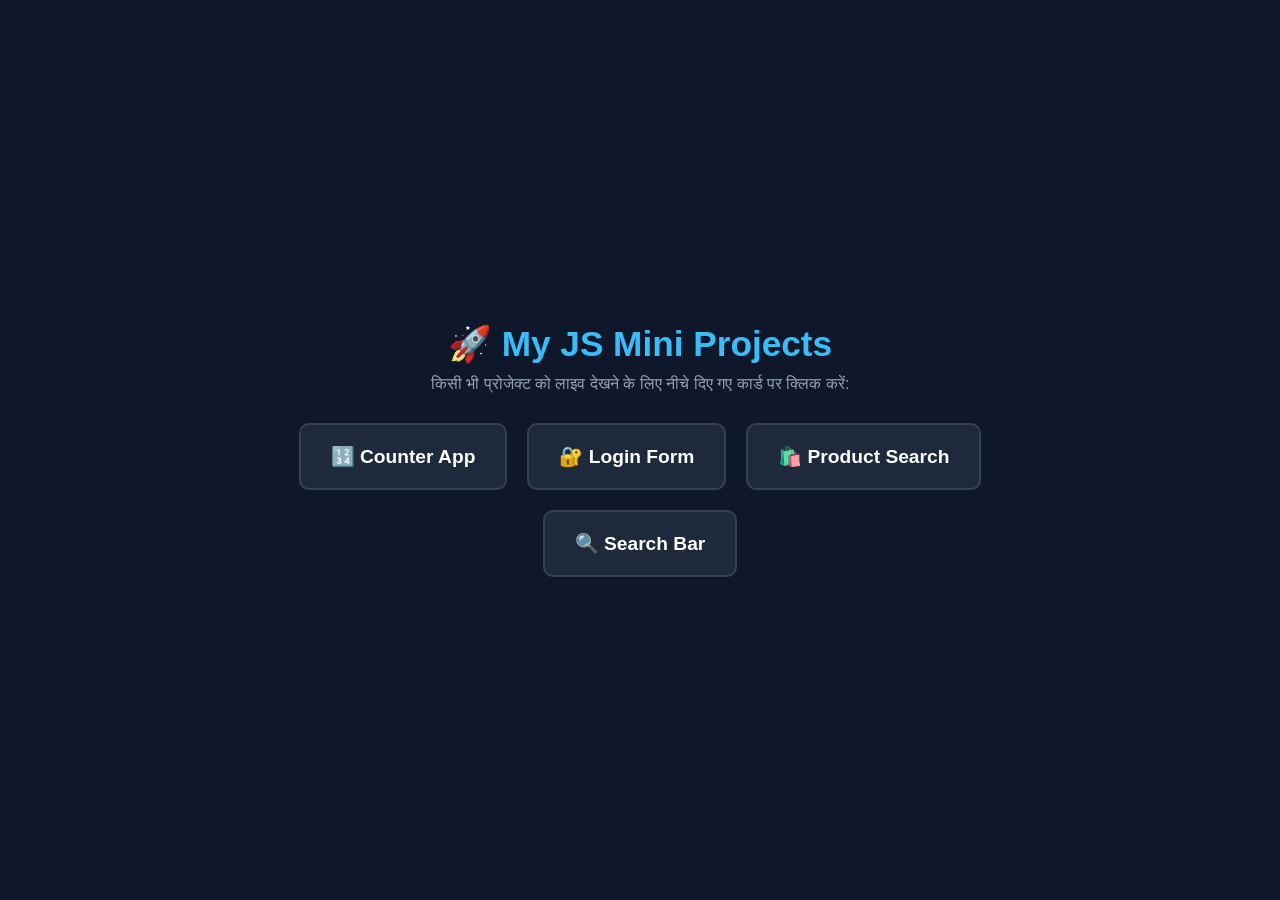
==== index.html @ 6cbf54e8 "Added index.html for live preview" ====
<!DOCTYPE html>
<html lang="en">
<head>
    <meta charset="UTF-8">
    <meta name="viewport" content="width=device-width, initial-scale=1.0">
    <title>My JavaScript Mini Projects</title>
    <style>
        * { margin: 0; padding: 0; box-sizing: border-box; font-family: Arial, sans-serif; }
        body { background: #0f172a; color: #fff; min-height: 100vh; display: flex; flex-direction: column; align-items: center; justify-content: center; padding: 20px; }
        h1 { font-size: 2.2rem; margin-bottom: 10px; color: #38bdf8; text-align: center; }
        p { color: #94a3b8; margin-bottom: 30px; text-align: center; }
        .container { display: flex; flex-wrap: wrap; gap: 20px; justify-content: center; max-width: 800px; }
        .card { background: #1e293b; border: 2px solid #334155; border-radius: 10px; padding: 20px 30px; text-decoration: none; color: #fff; text-align: center; transition: 0.3s; min-width: 180px; }
        .card:hover { border-color: #38bdf8; transform: translateY(-5px); background: #0284c7; }
        .card h3 { font-size: 1.2rem; }
    </style>
</head>
<body>

    <h1>🚀 My JS Mini Projects</h1>
    <p>किसी भी प्रोजेक्ट को लाइव देखने के लिए नीचे दिए गए कार्ड पर क्लिक करें:</p>

    <div class="container">
        <a href="./counter/" class="card">
            <h3>🔢 Counter App</h3>
        </a>
        <a href="./login/" class="card">
            <h3>🔐 Login Form</h3>
        </a>
        <a href="./Product/" class="card">
            <h3>🛍️ Product Search</h3>
        </a>
        <a href="./search/" class="card">
            <h3>🔍 Search Bar</h3>
        </a>
    </div>

</body>
</html>
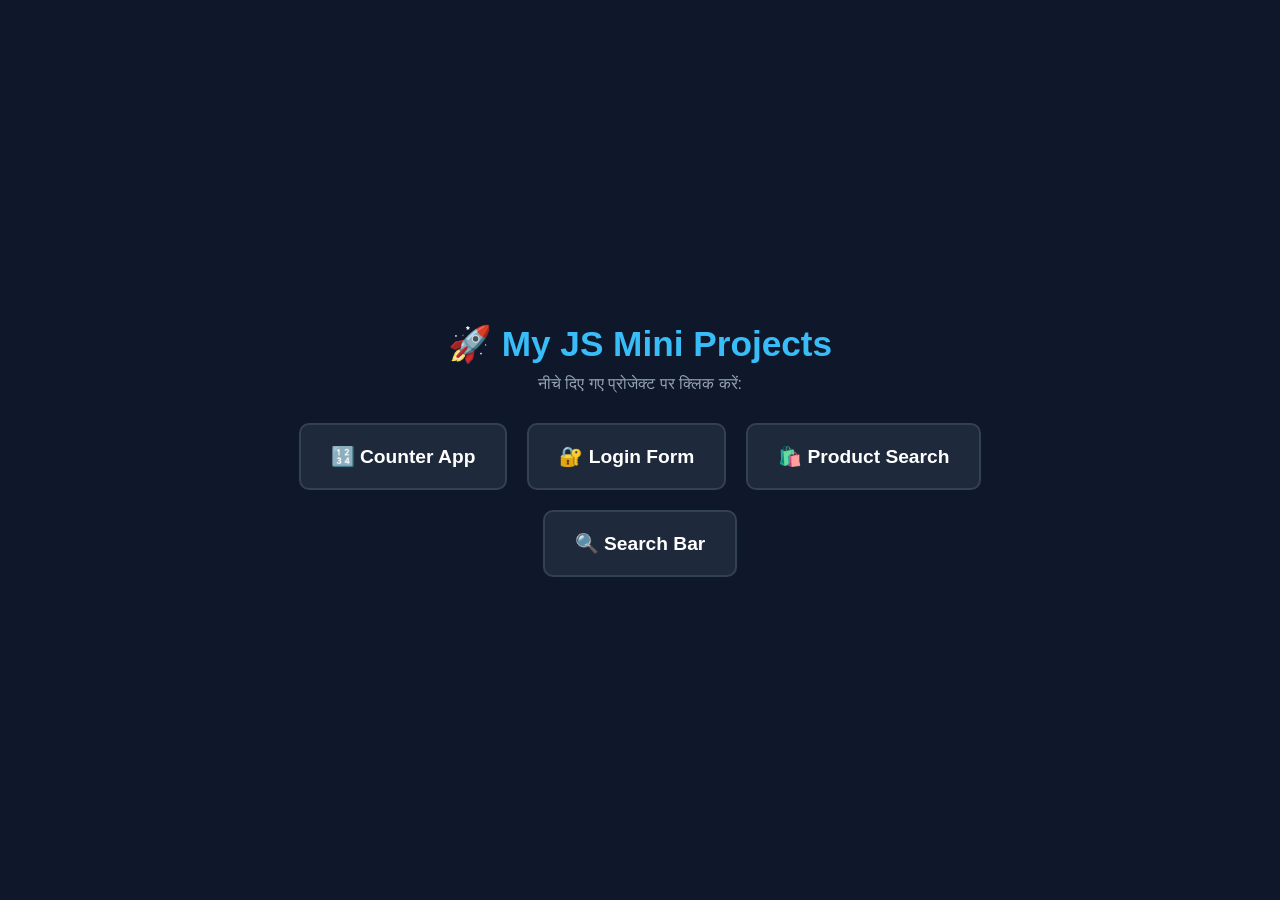
==== commit 3a154e6c: "Fixed subfolder links" ====
--- a/index.html
+++ b/index.html
@@ -18,19 +18,19 @@
 <body>
 
     <h1>🚀 My JS Mini Projects</h1>
-    <p>किसी भी प्रोजेक्ट को लाइव देखने के लिए नीचे दिए गए कार्ड पर क्लिक करें:</p>
+    <p>नीचे दिए गए प्रोजेक्ट पर क्लिक करें:</p>
 
     <div class="container">
-        <a href="./counter/" class="card">
+        <a href="./counter/index.html" class="card">
             <h3>🔢 Counter App</h3>
         </a>
-        <a href="./login/" class="card">
+        <a href="./login/index.html" class="card">
             <h3>🔐 Login Form</h3>
         </a>
-        <a href="./Product/" class="card">
+        <a href="./Product/index.html" class="card">
             <h3>🛍️ Product Search</h3>
         </a>
-        <a href="./search/" class="card">
+        <a href="./search/index.html" class="card">
             <h3>🔍 Search Bar</h3>
         </a>
     </div>
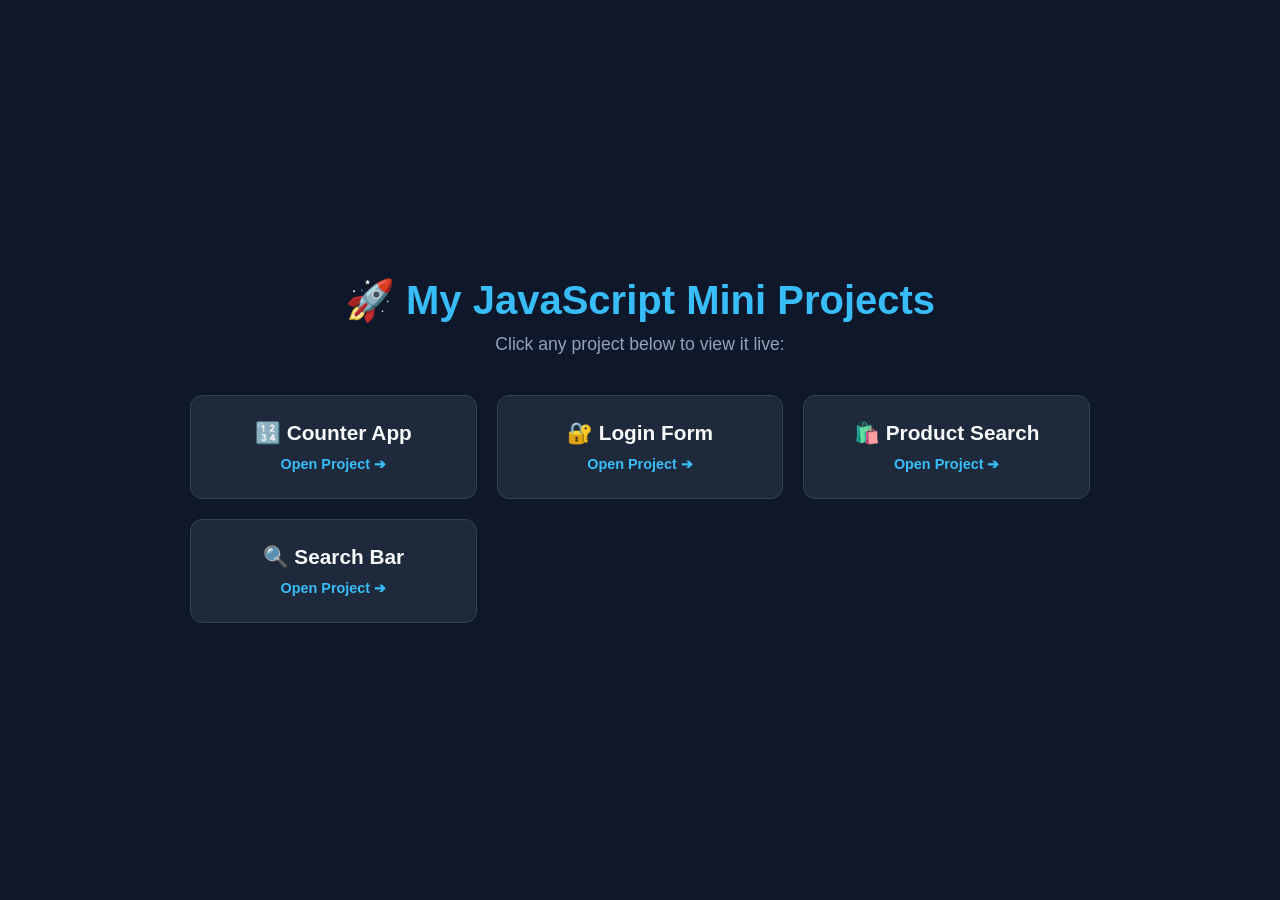
==== commit 6e13ca0e: "Fixed index links completely" ====
--- a/index.html
+++ b/index.html
@@ -5,33 +5,38 @@
     <meta name="viewport" content="width=device-width, initial-scale=1.0">
     <title>My JavaScript Mini Projects</title>
     <style>
-        * { margin: 0; padding: 0; box-sizing: border-box; font-family: Arial, sans-serif; }
+        * { margin: 0; padding: 0; box-sizing: border-box; font-family: 'Segoe UI', Tahoma, Geneva, Verdana, sans-serif; }
         body { background: #0f172a; color: #fff; min-height: 100vh; display: flex; flex-direction: column; align-items: center; justify-content: center; padding: 20px; }
-        h1 { font-size: 2.2rem; margin-bottom: 10px; color: #38bdf8; text-align: center; }
-        p { color: #94a3b8; margin-bottom: 30px; text-align: center; }
-        .container { display: flex; flex-wrap: wrap; gap: 20px; justify-content: center; max-width: 800px; }
-        .card { background: #1e293b; border: 2px solid #334155; border-radius: 10px; padding: 20px 30px; text-decoration: none; color: #fff; text-align: center; transition: 0.3s; min-width: 180px; }
-        .card:hover { border-color: #38bdf8; transform: translateY(-5px); background: #0284c7; }
-        .card h3 { font-size: 1.2rem; }
+        h1 { font-size: 2.5rem; margin-bottom: 10px; color: #38bdf8; text-align: center; }
+        p { color: #94a3b8; margin-bottom: 40px; text-align: center; font-size: 1.1rem; }
+        .grid { display: grid; grid-template-columns: repeat(auto-fit, minmax(220px, 1fr)); gap: 20px; width: 100%; max-width: 900px; }
+        .card { background: #1e293b; border: 1px solid #334155; padding: 25px; border-radius: 12px; text-align: center; text-decoration: none; color: #fff; transition: all 0.3s ease; }
+        .card:hover { transform: translateY(-5px); border-color: #38bdf8; box-shadow: 0 10px 20px rgba(56, 189, 248, 0.2); background: #1e293bcc; }
+        .card h2 { font-size: 1.3rem; margin-bottom: 10px; color: #f8fafc; }
+        .card span { font-size: 0.9rem; color: #38bdf8; font-weight: bold; }
     </style>
 </head>
 <body>
 
-    <h1>🚀 My JS Mini Projects</h1>
-    <p>नीचे दिए गए प्रोजेक्ट पर क्लिक करें:</p>
+    <h1>🚀 My JavaScript Mini Projects</h1>
+    <p>Click any project below to view it live:</p>
 
-    <div class="container">
-        <a href="./counter/index.html" class="card">
-            <h3>🔢 Counter App</h3>
+    <div class="grid">
+        <a href="counter.html" class="card">
+            <h2>🔢 Counter App</h2>
+            <span>Open Project ➔</span>
         </a>
-        <a href="./login/index.html" class="card">
-            <h3>🔐 Login Form</h3>
+        <a href="login.html" class="card">
+            <h2>🔐 Login Form</h2>
+            <span>Open Project ➔</span>
         </a>
-        <a href="./Product/index.html" class="card">
-            <h3>🛍️ Product Search</h3>
+        <a href="product.html" class="card">
+            <h2>🛍️ Product Search</h2>
+            <span>Open Project ➔</span>
         </a>
-        <a href="./search/index.html" class="card">
-            <h3>🔍 Search Bar</h3>
+        <a href="search.html" class="card">
+            <h2>🔍 Search Bar</h2>
+            <span>Open Project ➔</span>
         </a>
     </div>
 
